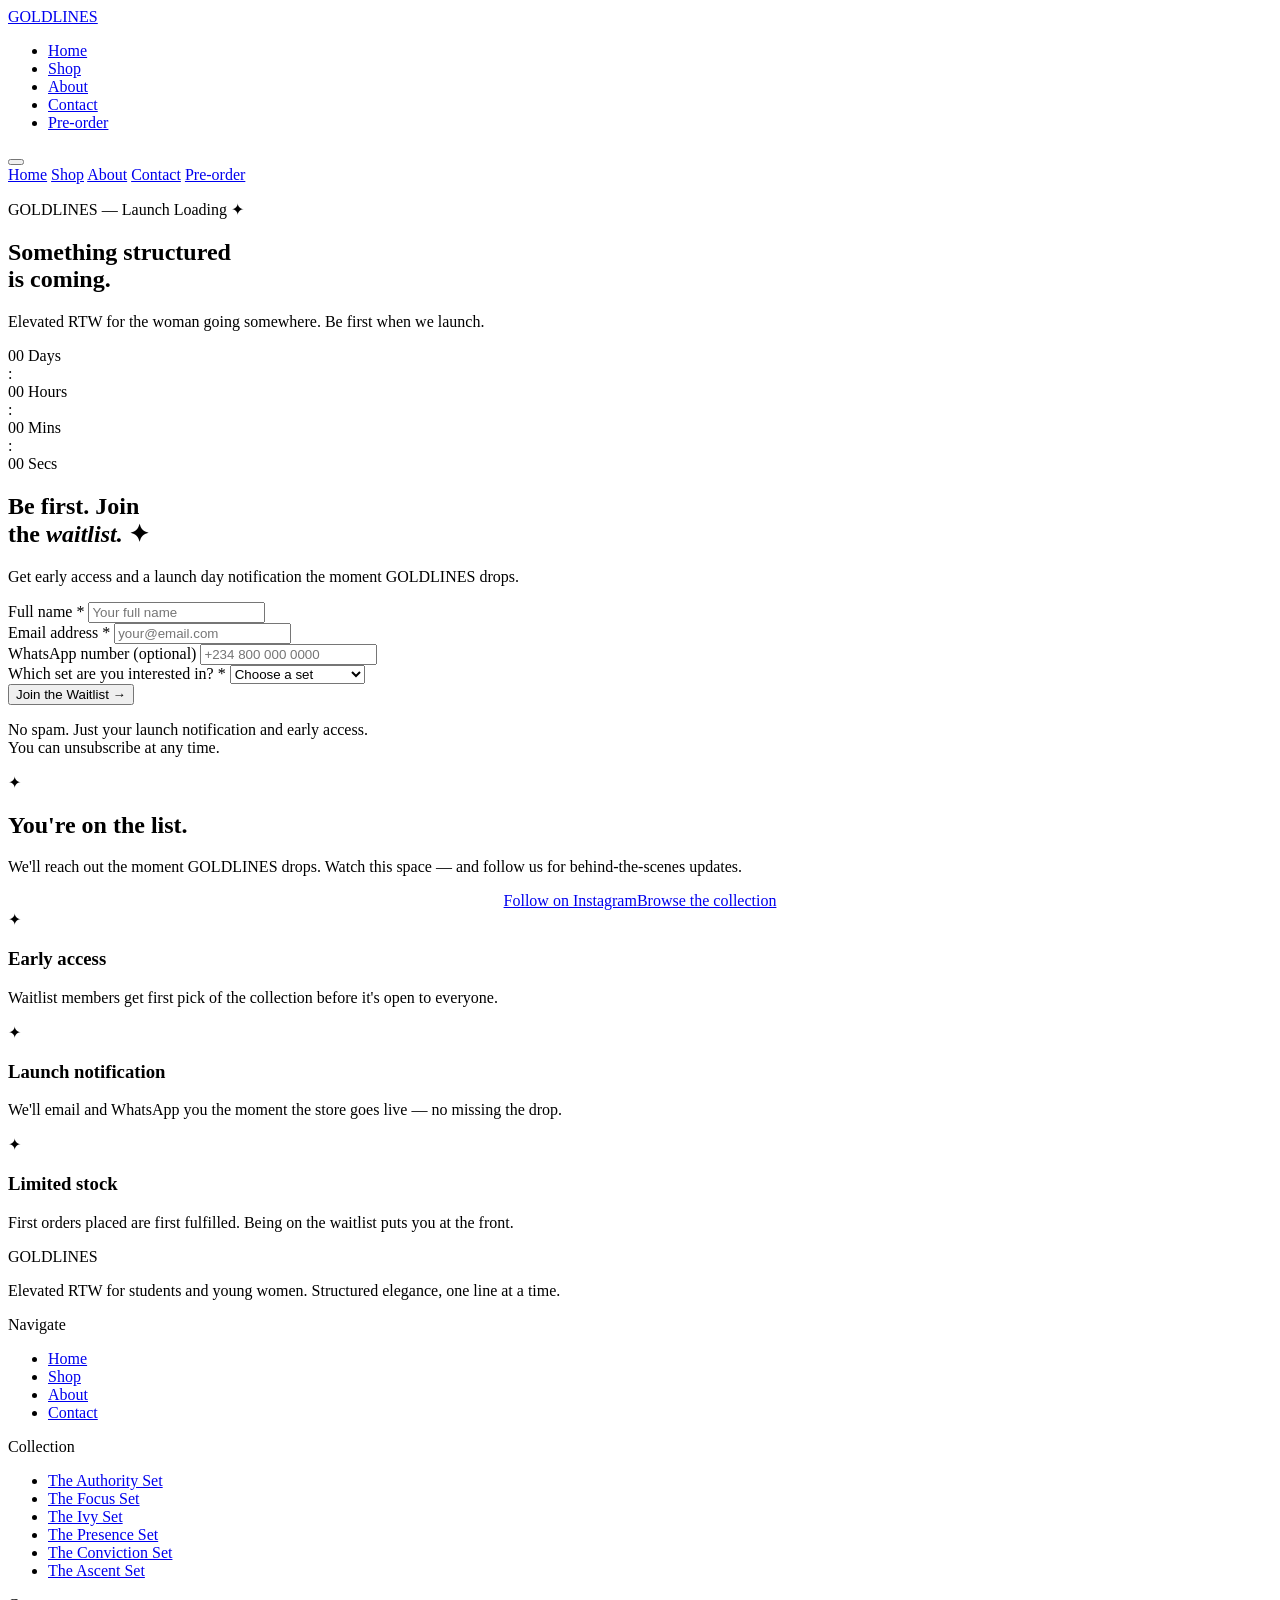
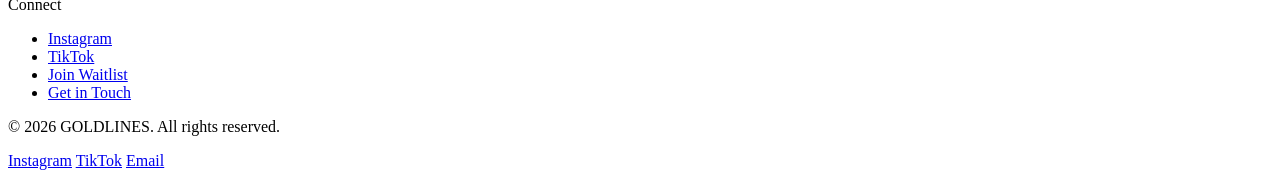
==== waitlist.html @ 6ef737e1 "Add files via upload" ====
<!DOCTYPE html>
<html lang="en">
<head>
  <meta charset="UTF-8" />
  <meta name="viewport" content="width=device-width, initial-scale=1.0" />
  <meta name="description" content="Join the GOLDLINES waitlist — get early access and a launch day notification when we drop." />
  <title>Join the Waitlist — GOLDLINES</title>
  <link rel="stylesheet" href="css/global.css" />
  <link rel="stylesheet" href="css/waitlist.css" />
</head>
<body class="waitlist-body">

  <!-- ── NAV ──────────────────────────────────────────────── -->
  <nav id="nav">
    <div class="nav-inner">
      <a href="index.html" class="nav-logo">GOLDLINES</a>
      <ul class="nav-links">
        <li><a href="index.html">Home</a></li>
        <li><a href="shop.html">Shop</a></li>
        <li><a href="about.html">About</a></li>
        <li><a href="contact.html">Contact</a></li>
        <li><a href="waitlist.html" class="nav-cta">Pre-order</a></li>
      </ul>
      <button class="nav-toggle" id="nav-toggle" aria-label="Toggle menu" aria-expanded="false">
        <span></span><span></span><span></span>
      </button>
    </div>
  </nav>
  <div class="nav-drawer" id="nav-drawer">
    <a href="index.html">Home</a>
    <a href="shop.html">Shop</a>
    <a href="about.html">About</a>
    <a href="contact.html">Contact</a>
    <a href="waitlist.html" class="nav-cta">Pre-order</a>
  </div>

  <!-- ── HERO + COUNTDOWN ──────────────────────────────────── -->
  <section class="waitlist-hero">
    <p class="waitlist-eyebrow">GOLDLINES — Launch Loading ✦</p>
    <h1 class="waitlist-headline">
      Something <strong>structured</strong><br>is coming.
    </h1>
    <p class="waitlist-sub">
      Elevated RTW for the woman going somewhere. Be first when we launch.
    </p>

    <!-- Countdown Timer -->
    <div class="countdown-wrap" id="countdown" aria-label="Countdown to launch">
      <div class="countdown-tile">
        <span class="countdown-num" id="cd-days">00</span>
        <span class="countdown-label">Days</span>
      </div>
      <span class="countdown-separator" aria-hidden="true">:</span>
      <div class="countdown-tile">
        <span class="countdown-num" id="cd-hours">00</span>
        <span class="countdown-label">Hours</span>
      </div>
      <span class="countdown-separator" aria-hidden="true">:</span>
      <div class="countdown-tile">
        <span class="countdown-num" id="cd-mins">00</span>
        <span class="countdown-label">Mins</span>
      </div>
      <span class="countdown-separator" aria-hidden="true">:</span>
      <div class="countdown-tile">
        <span class="countdown-num" id="cd-secs">00</span>
        <span class="countdown-label">Secs</span>
      </div>
    </div>
  </section>

  <!-- ── WAITLIST FORM ─────────────────────────────────────── -->
  <section class="waitlist-form-section">
    <div class="waitlist-form-inner">

      <!-- Form -->
      <div id="waitlist-form-wrap">
        <h2 class="waitlist-form-title reveal">
          Be first. Join<br>the <em>waitlist.</em> ✦
        </h2>
        <p class="waitlist-form-sub reveal reveal-delay-1">
          Get early access and a launch day notification the moment GOLDLINES drops.
        </p>

        <form class="waitlist-full-form reveal reveal-delay-2" id="waitlist-full-form" novalidate>

          <div class="form-group">
            <label class="form-label" for="wl-name">Full name *</label>
            <input
              class="form-input"
              type="text"
              id="wl-name"
              name="name"
              placeholder="Your full name"
              required
              autocomplete="name"
            />
          </div>

          <div class="form-group">
            <label class="form-label" for="wl-email">Email address *</label>
            <input
              class="form-input"
              type="email"
              id="wl-email"
              name="email"
              placeholder="your@email.com"
              required
              autocomplete="email"
            />
          </div>

          <div class="form-group">
            <label class="form-label" for="wl-whatsapp">
              WhatsApp number
              <span class="waitlist-optional">(optional)</span>
            </label>
            <input
              class="form-input"
              type="tel"
              id="wl-whatsapp"
              name="whatsapp"
              placeholder="+234 800 000 0000"
              autocomplete="tel"
            />
          </div>

          <div class="form-group">
            <label class="form-label" for="wl-set">Which set are you interested in? *</label>
            <select class="form-select" id="wl-set" name="set" required>
              <option value="" disabled selected>Choose a set</option>
              <option value="authority">The Authority Set</option>
              <option value="focus">The Focus Set</option>
              <option value="ivy">The Ivy Set</option>
              <option value="presence">The Presence Set</option>
              <option value="conviction">The Conviction Set</option>
              <option value="ascent">The Ascent Set</option>
              <option value="surprise">Surprise me ✦</option>
            </select>
          </div>

          <!-- Error message -->
          <div id="wl-error" style="display:none; color:#e87777; font-size:12px; margin-top:-8px;"></div>

          <div class="waitlist-submit-wrap">
            <button type="submit" class="btn-primary waitlist-submit-btn" id="wl-submit-btn">
              Join the Waitlist →
            </button>
            <p class="waitlist-privacy">
              No spam. Just your launch notification and early access.<br>
              You can unsubscribe at any time.
            </p>
          </div>

        </form>
      </div>

      <!-- Success state -->
      <div class="waitlist-success" id="waitlist-success">
        <div class="waitlist-success-icon">✦</div>
        <h2 class="waitlist-success-title">You're on the list.</h2>
        <p class="waitlist-success-sub">
          We'll reach out the moment GOLDLINES drops. Watch this space — and follow us for behind-the-scenes updates.
        </p>
        <div style="display:flex; gap:var(--space-sm); justify-content:center; flex-wrap:wrap;">
          <a href="https://www.instagram.com/goldline_rtw" target="_blank" rel="noopener"
            class="btn-outline">Follow on Instagram</a>
          <a href="shop.html" class="btn-outline">Browse the collection</a>
        </div>
      </div>

    </div>
  </section>

  <!-- ── INFO STRIP ────────────────────────────────────────── -->
  <section class="waitlist-info-strip">
    <div class="container">
      <div class="waitlist-info-grid">
        <div class="waitlist-info-item reveal">
          <div class="waitlist-info-icon">✦</div>
          <h3 class="waitlist-info-title">Early access</h3>
          <p class="waitlist-info-body">Waitlist members get first pick of the collection before it's open to everyone.</p>
        </div>
        <div class="waitlist-info-item reveal reveal-delay-1">
          <div class="waitlist-info-icon">✦</div>
          <h3 class="waitlist-info-title">Launch notification</h3>
          <p class="waitlist-info-body">We'll email and WhatsApp you the moment the store goes live — no missing the drop.</p>
        </div>
        <div class="waitlist-info-item reveal reveal-delay-2">
          <div class="waitlist-info-icon">✦</div>
          <h3 class="waitlist-info-title">Limited stock</h3>
          <p class="waitlist-info-body">First orders placed are first fulfilled. Being on the waitlist puts you at the front.</p>
        </div>
      </div>
    </div>
  </section>

  <!-- ── FOOTER ────────────────────────────────────────────── -->
  <footer>
    <div class="footer-top">
      <div>
        <div class="footer-brand-name">GOLDLINES</div>
        <p class="footer-brand-desc">Elevated RTW for students and young women. Structured elegance, one line at a time.</p>
      </div>
      <div>
        <p class="footer-col-title">Navigate</p>
        <ul class="footer-links">
          <li><a href="index.html">Home</a></li>
          <li><a href="shop.html">Shop</a></li>
          <li><a href="about.html">About</a></li>
          <li><a href="contact.html">Contact</a></li>
        </ul>
      </div>
      <div>
        <p class="footer-col-title">Collection</p>
        <ul class="footer-links">
          <li><a href="product-authority.html">The Authority Set</a></li>
          <li><a href="product-focus.html">The Focus Set</a></li>
          <li><a href="product-ivy.html">The Ivy Set</a></li>
          <li><a href="product-presence.html">The Presence Set</a></li>
          <li><a href="product-conviction.html">The Conviction Set</a></li>
          <li><a href="product-ascent.html">The Ascent Set</a></li>
        </ul>
      </div>
      <div>
        <p class="footer-col-title">Connect</p>
        <ul class="footer-links">
          <li><a href="https://www.instagram.com/goldline_rtw" target="_blank" rel="noopener">Instagram</a></li>
          <li><a href="https://www.tiktok.com/@goldline_official" target="_blank" rel="noopener">TikTok</a></li>
          <li><a href="waitlist.html">Join Waitlist</a></li>
          <li><a href="contact.html">Get in Touch</a></li>
        </ul>
      </div>
    </div>
    <div class="footer-bottom">
      <p class="footer-copy">© 2026 GOLDLINES. All rights reserved.</p>
      <div class="footer-socials">
        <a href="https://www.instagram.com/goldline_rtw" target="_blank" rel="noopener">Instagram</a>
        <a href="https://www.tiktok.com/@goldline_official" target="_blank" rel="noopener">TikTok</a>
        <a href="contact.html">Email</a>
      </div>
    </div>
  </footer>

  <script src="js/global.js"></script>
  <script src="js/waitlist.js"></script>

</body>
</html>
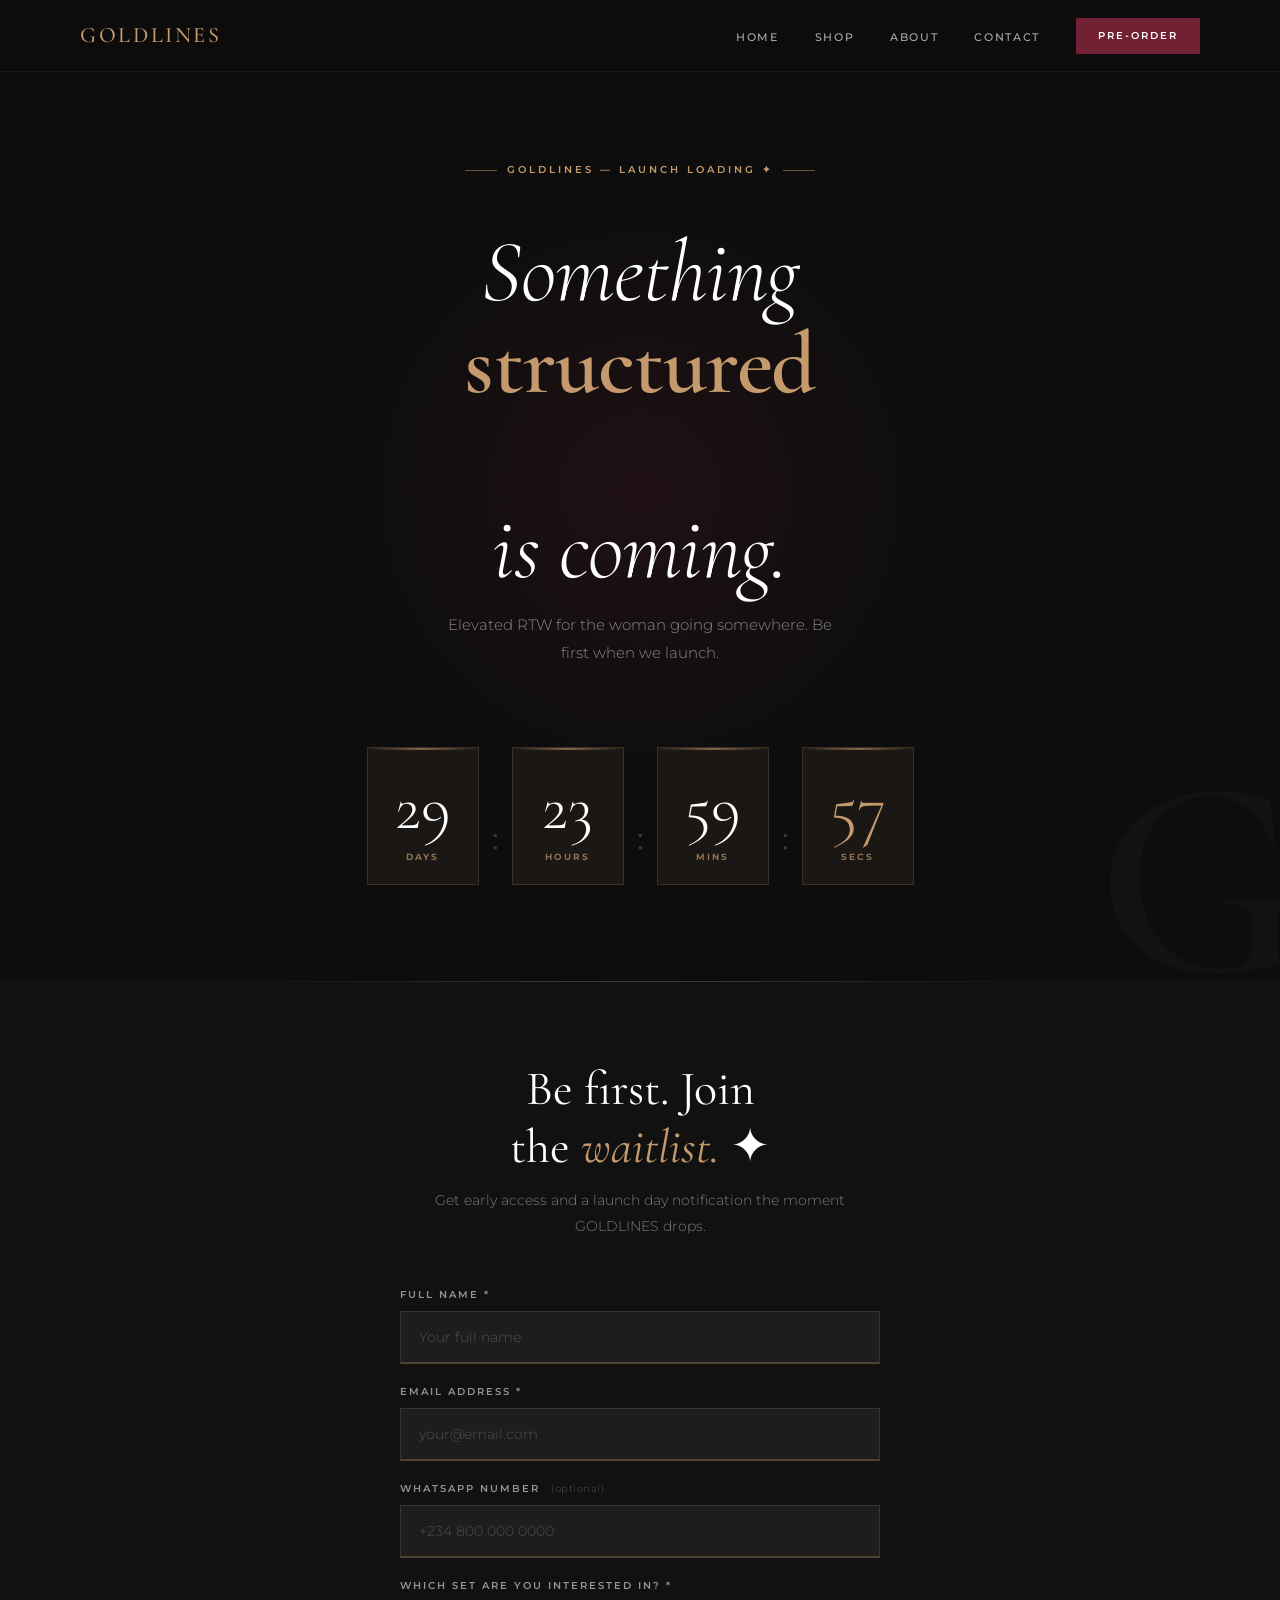
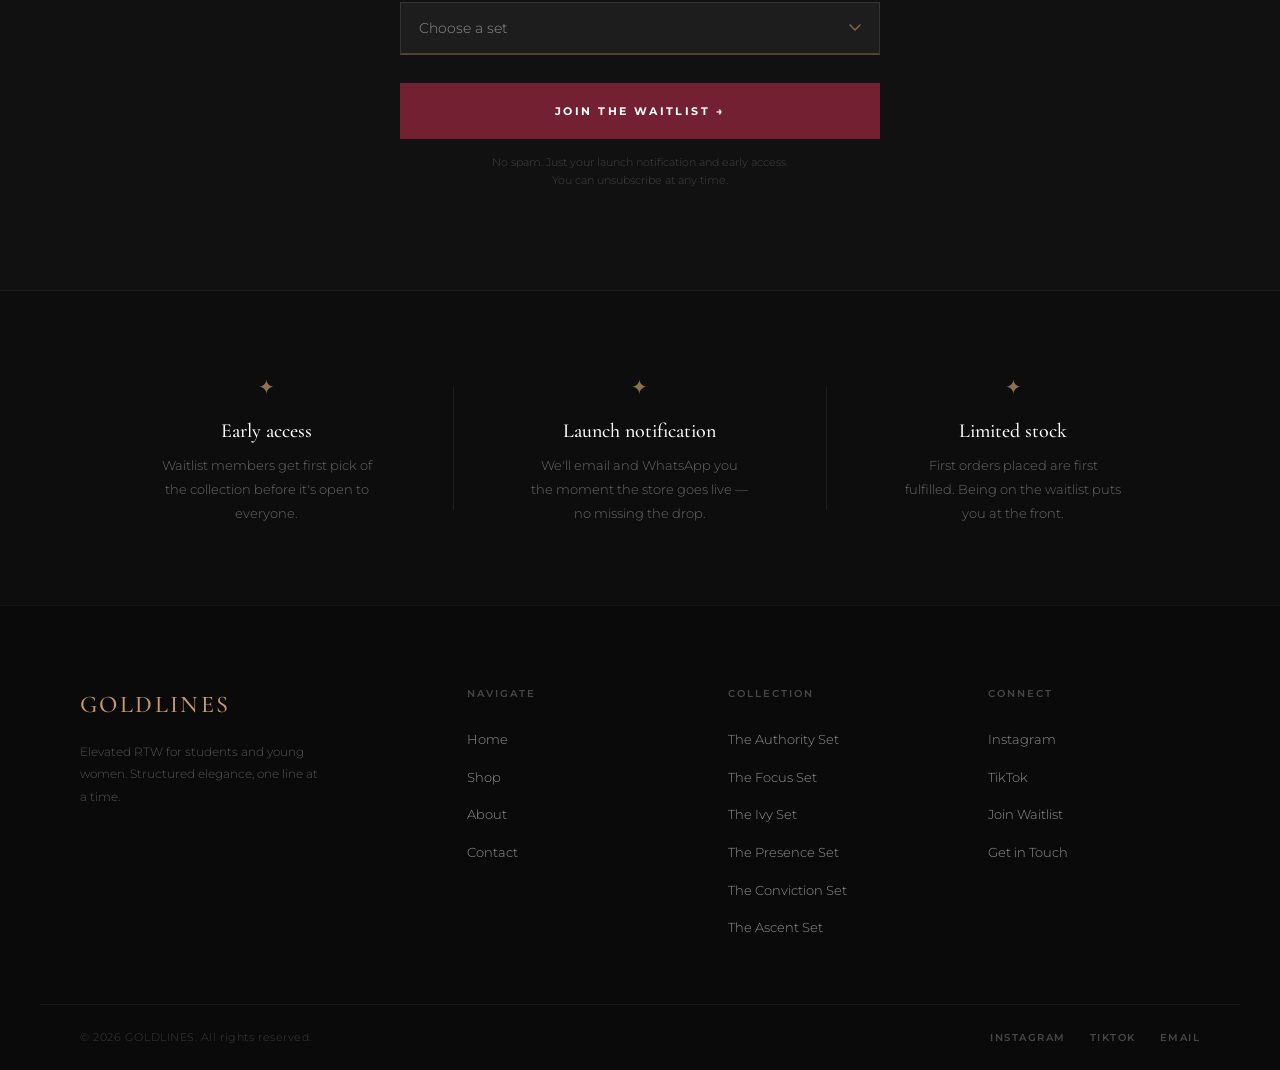
==== commit a25ccd9a: "Add files via upload" ====
--- a/waitlist.html
+++ b/waitlist.html
@@ -5,8 +5,8 @@
   <meta name="viewport" content="width=device-width, initial-scale=1.0" />
   <meta name="description" content="Join the GOLDLINES waitlist — get early access and a launch day notification when we drop." />
   <title>Join the Waitlist — GOLDLINES</title>
-  <link rel="stylesheet" href="css/global.css" />
-  <link rel="stylesheet" href="css/waitlist.css" />
+  <link rel="stylesheet" href="global.css" />
+  <link rel="stylesheet" href="waitlist.css" />
 </head>
 <body class="waitlist-body">
 
@@ -241,8 +241,8 @@
     </div>
   </footer>
 
-  <script src="js/global.js"></script>
-  <script src="js/waitlist.js"></script>
+  <script src="global.js"></script>
+  <script src="waitlist.js"></script>
 
 </body>
 </html>
--- a/global.css
+++ b/global.css
@@ -0,0 +1,981 @@
+/* ============================================================
+   GOLDLINES — Global Stylesheet
+   Shared across all pages: index, shop, product, about,
+   contact, waitlist
+   Version: 1.0
+   ============================================================ */
+
+/* ── GOOGLE FONTS ─────────────────────────────────────────── */
+@import url('https://fonts.googleapis.com/css2?family=Cormorant+Garamond:ital,wght@0,300;0,400;0,500;0,600;1,300;1,400&family=Montserrat:wght@300;400;500;600&display=swap');
+
+/* ── DESIGN TOKENS ────────────────────────────────────────── */
+:root {
+  /* Brand colours */
+  --burgundy:     #722032;
+  --burgundy-d:   #571828;
+  --burgundy-l:   #8A2A3E;
+  --ivory:        #F5F0E3;
+  --ivory-d:      #EDE5D0;
+  --camel:        #C49A6C;
+  --camel-d:      #A8824F;
+  --black:        #1A1A1A;
+  --white:        #FFFFFF;
+  --grey-light:   #F5F5F5;
+  --grey-mid:     #E0E0E0;
+  --grey-dark:    #AAAAAA;
+  --grey-text:    #888888;
+
+  /* Typography */
+  --font-serif:   'Cormorant Garamond', Georgia, serif;
+  --font-sans:    'Montserrat', sans-serif;
+
+  /* Layout */
+  --nav-h:        72px;
+  --max-w:        1200px;
+  --pad-x:        40px;
+  --pad-x-md:     24px;
+  --pad-x-sm:     16px;
+
+  /* Spacing scale */
+  --space-xs:     8px;
+  --space-sm:     16px;
+  --space-md:     24px;
+  --space-lg:     48px;
+  --space-xl:     80px;
+  --space-2xl:    120px;
+
+  /* Effects */
+  --transition:   0.3s ease;
+  --transition-s: 0.6s ease;
+  --shadow-sm:    0 2px 12px rgba(0,0,0,0.06);
+  --shadow-md:    0 8px 32px rgba(0,0,0,0.10);
+}
+
+/* ── RESET ────────────────────────────────────────────────── */
+*, *::before, *::after {
+  box-sizing: border-box;
+  margin: 0;
+  padding: 0;
+}
+
+html {
+  scroll-behavior: smooth;
+  font-size: 16px;
+  -webkit-text-size-adjust: 100%;
+}
+
+body {
+  font-family: var(--font-sans);
+  background: var(--white);
+  color: var(--black);
+  overflow-x: hidden;
+  line-height: 1.6;
+  -webkit-font-smoothing: antialiased;
+  -moz-osx-font-smoothing: grayscale;
+}
+
+img {
+  display: block;
+  max-width: 100%;
+  height: auto;
+  object-fit: cover;
+}
+
+a {
+  text-decoration: none;
+  color: inherit;
+}
+
+ul, ol { list-style: none; }
+
+button {
+  cursor: pointer;
+  border: none;
+  background: none;
+  font-family: inherit;
+  font-size: inherit;
+}
+
+input, textarea, select {
+  font-family: inherit;
+  font-size: inherit;
+}
+
+/* ── LAYOUT UTILITIES ─────────────────────────────────────── */
+.container {
+  max-width: var(--max-w);
+  margin: 0 auto;
+  padding: 0 var(--pad-x);
+  width: 100%;
+}
+
+.section-label {
+  font-family: var(--font-sans);
+  font-size: 10px;
+  font-weight: 600;
+  letter-spacing: 0.22em;
+  text-transform: uppercase;
+  color: var(--grey-text);
+  margin-bottom: var(--space-sm);
+}
+
+/* ── NAVIGATION ───────────────────────────────────────────── */
+nav {
+  position: fixed;
+  top: 0; left: 0; right: 0;
+  z-index: 1000;
+  height: var(--nav-h);
+  display: flex;
+  align-items: center;
+  background: rgba(255, 255, 255, 0.96);
+  backdrop-filter: blur(16px);
+  -webkit-backdrop-filter: blur(16px);
+  border-bottom: 0.5px solid var(--grey-mid);
+  transition: box-shadow var(--transition);
+}
+
+nav.scrolled {
+  box-shadow: var(--shadow-sm);
+}
+
+.nav-inner {
+  width: 100%;
+  max-width: var(--max-w);
+  margin: 0 auto;
+  padding: 0 var(--pad-x);
+  display: flex;
+  align-items: center;
+  justify-content: space-between;
+}
+
+.nav-logo {
+  font-family: var(--font-serif);
+  font-size: 22px;
+  font-weight: 500;
+  letter-spacing: 0.12em;
+  color: var(--camel);
+  flex-shrink: 0;
+}
+
+.nav-links {
+  display: flex;
+  align-items: center;
+  gap: 36px;
+}
+
+.nav-links a {
+  font-size: 11px;
+  font-weight: 500;
+  letter-spacing: 0.15em;
+  text-transform: uppercase;
+  color: var(--black);
+  position: relative;
+  transition: color var(--transition);
+  white-space: nowrap;
+}
+
+.nav-links a::after {
+  content: '';
+  position: absolute;
+  bottom: -4px; left: 0;
+  width: 0; height: 1px;
+  background: var(--burgundy);
+  transition: width var(--transition);
+}
+
+.nav-links a:hover { color: var(--burgundy); }
+.nav-links a:hover::after { width: 100%; }
+.nav-links a.active { color: var(--burgundy); }
+.nav-links a.active::after { width: 100%; }
+
+.nav-cta {
+  display: inline-flex;
+  align-items: center;
+  gap: 8px;
+  background: var(--black) !important;
+  color: var(--white) !important;
+  font-size: 10px !important;
+  font-weight: 600 !important;
+  letter-spacing: 0.2em !important;
+  padding: 10px 22px;
+  white-space: nowrap;
+  transition: background var(--transition) !important;
+}
+
+.nav-cta::after { display: none !important; }
+.nav-cta:hover { background: var(--burgundy) !important; }
+
+/* Hamburger button */
+.nav-toggle {
+  display: none;
+  flex-direction: column;
+  justify-content: center;
+  gap: 5px;
+  padding: 6px;
+  cursor: pointer;
+  background: none;
+  border: none;
+  z-index: 1001;
+}
+
+.nav-toggle span {
+  display: block;
+  width: 24px;
+  height: 1.5px;
+  background: var(--black);
+  transition: var(--transition);
+  transform-origin: center;
+}
+
+.nav-toggle.open span:nth-child(1) {
+  transform: translateY(6.5px) rotate(45deg);
+}
+.nav-toggle.open span:nth-child(2) {
+  opacity: 0;
+  transform: scaleX(0);
+}
+.nav-toggle.open span:nth-child(3) {
+  transform: translateY(-6.5px) rotate(-45deg);
+}
+
+/* Mobile nav drawer */
+.nav-drawer {
+  display: none;
+  position: fixed;
+  top: var(--nav-h);
+  left: 0; right: 0;
+  background: var(--white);
+  border-bottom: 0.5px solid var(--grey-mid);
+  padding: var(--space-lg) var(--pad-x-md);
+  z-index: 999;
+  flex-direction: column;
+  gap: var(--space-md);
+  box-shadow: var(--shadow-md);
+  transform: translateY(-10px);
+  opacity: 0;
+  transition: transform var(--transition), opacity var(--transition);
+}
+
+.nav-drawer.open {
+  display: flex;
+  transform: translateY(0);
+  opacity: 1;
+}
+
+.nav-drawer a {
+  font-size: 14px;
+  font-weight: 500;
+  letter-spacing: 0.1em;
+  text-transform: uppercase;
+  color: var(--black);
+  padding: var(--space-xs) 0;
+  border-bottom: 0.5px solid var(--grey-mid);
+  transition: color var(--transition);
+}
+
+.nav-drawer a:last-child { border-bottom: none; }
+.nav-drawer a:hover { color: var(--burgundy); }
+
+.nav-drawer .nav-cta {
+  margin-top: var(--space-xs);
+  justify-content: center;
+  border-bottom: none !important;
+}
+
+/* ── BUTTONS ──────────────────────────────────────────────── */
+.btn-primary {
+  display: inline-flex;
+  align-items: center;
+  gap: 10px;
+  background: var(--black);
+  color: var(--white);
+  font-family: var(--font-sans);
+  font-size: 10px;
+  font-weight: 600;
+  letter-spacing: 0.2em;
+  text-transform: uppercase;
+  padding: 16px 32px;
+  border: 1.5px solid var(--black);
+  transition: background var(--transition), color var(--transition), transform var(--transition);
+  cursor: pointer;
+  white-space: nowrap;
+}
+
+.btn-primary:hover {
+  background: var(--burgundy);
+  border-color: var(--burgundy);
+  transform: translateY(-1px);
+}
+
+.btn-primary svg { flex-shrink: 0; }
+
+.btn-secondary {
+  display: inline-flex;
+  align-items: center;
+  gap: 6px;
+  font-family: var(--font-sans);
+  font-size: 11px;
+  font-weight: 500;
+  letter-spacing: 0.12em;
+  text-transform: uppercase;
+  color: var(--black);
+  border-bottom: 1px solid var(--black);
+  padding-bottom: 2px;
+  transition: color var(--transition), border-color var(--transition);
+  cursor: pointer;
+  background: none;
+  border-top: none;
+  border-left: none;
+  border-right: none;
+}
+
+.btn-secondary:hover {
+  color: var(--burgundy);
+  border-bottom-color: var(--burgundy);
+}
+
+.btn-burgundy {
+  display: inline-flex;
+  align-items: center;
+  gap: 10px;
+  background: var(--burgundy);
+  color: var(--white);
+  font-family: var(--font-sans);
+  font-size: 10px;
+  font-weight: 600;
+  letter-spacing: 0.2em;
+  text-transform: uppercase;
+  padding: 16px 32px;
+  border: 1.5px solid var(--burgundy);
+  transition: background var(--transition), transform var(--transition);
+  cursor: pointer;
+  white-space: nowrap;
+}
+
+.btn-burgundy:hover {
+  background: var(--burgundy-d);
+  border-color: var(--burgundy-d);
+  transform: translateY(-1px);
+}
+
+.btn-outline {
+  display: inline-flex;
+  align-items: center;
+  gap: 10px;
+  background: transparent;
+  color: var(--white);
+  font-family: var(--font-sans);
+  font-size: 10px;
+  font-weight: 600;
+  letter-spacing: 0.2em;
+  text-transform: uppercase;
+  padding: 15px 32px;
+  border: 1.5px solid rgba(255,255,255,0.5);
+  transition: border-color var(--transition), background var(--transition);
+  cursor: pointer;
+  white-space: nowrap;
+}
+
+.btn-outline:hover {
+  border-color: var(--white);
+  background: rgba(255,255,255,0.08);
+}
+
+/* ── COLOUR SWATCHES ──────────────────────────────────────── */
+.swatches {
+  display: flex;
+  align-items: center;
+  gap: 8px;
+}
+
+.swatch {
+  width: 16px;
+  height: 16px;
+  border-radius: 50%;
+  border: 1.5px solid transparent;
+  cursor: pointer;
+  transition: transform var(--transition), border-color var(--transition);
+  flex-shrink: 0;
+}
+
+.swatch:hover { transform: scale(1.2); }
+
+.swatch.active {
+  border-color: var(--black);
+  transform: scale(1.15);
+}
+
+.swatch.s-burgundy { background: var(--burgundy); }
+.swatch.s-ivory    { background: var(--ivory); border-color: #D0C8B8; }
+.swatch.s-ivory.active { border-color: var(--black); }
+.swatch.s-camel    { background: var(--camel); }
+
+/* ── SIZE SELECTOR ────────────────────────────────────────── */
+.size-selector {
+  display: flex;
+  gap: 8px;
+  flex-wrap: wrap;
+}
+
+.size-btn {
+  min-width: 44px;
+  height: 44px;
+  display: flex;
+  align-items: center;
+  justify-content: center;
+  border: 0.5px solid var(--grey-mid);
+  background: var(--white);
+  font-family: var(--font-sans);
+  font-size: 11px;
+  font-weight: 500;
+  letter-spacing: 0.05em;
+  color: var(--black);
+  cursor: pointer;
+  transition: all var(--transition);
+  /* Minimum touch target 44px for mobile */
+}
+
+.size-btn:hover {
+  border-color: var(--black);
+}
+
+.size-btn.active {
+  background: var(--black);
+  color: var(--white);
+  border-color: var(--black);
+}
+
+/* ── PRODUCT CARDS ────────────────────────────────────────── */
+.product-card {
+  position: relative;
+  cursor: pointer;
+}
+
+.product-card-image {
+  position: relative;
+  aspect-ratio: 3 / 4;
+  overflow: hidden;
+  background: var(--grey-light);
+  margin-bottom: var(--space-md);
+}
+
+.product-card-image img {
+  width: 100%;
+  height: 100%;
+  object-fit: cover;
+  transition: transform var(--transition-s);
+}
+
+.product-card:hover .product-card-image img {
+  transform: scale(1.04);
+}
+
+.product-card-overlay {
+  position: absolute;
+  inset: 0;
+  background: rgba(26,26,26,0);
+  display: flex;
+  align-items: flex-end;
+  padding: var(--space-md);
+  transition: background var(--transition);
+}
+
+.product-card:hover .product-card-overlay {
+  background: rgba(26,26,26,0.3);
+}
+
+.product-card-cta {
+  background: var(--white);
+  color: var(--black);
+  font-family: var(--font-sans);
+  font-size: 10px;
+  font-weight: 600;
+  letter-spacing: 0.15em;
+  text-transform: uppercase;
+  padding: 10px 20px;
+  opacity: 0;
+  transform: translateY(10px);
+  transition: opacity var(--transition), transform var(--transition);
+}
+
+.product-card:hover .product-card-cta {
+  opacity: 1;
+  transform: translateY(0);
+}
+
+.product-card-swatches {
+  margin-bottom: 10px;
+}
+
+.product-card-name {
+  font-family: var(--font-serif);
+  font-size: 20px;
+  font-weight: 500;
+  color: var(--black);
+  margin-bottom: 6px;
+  line-height: 1.2;
+}
+
+.product-card-meta {
+  display: flex;
+  align-items: center;
+  justify-content: space-between;
+  flex-wrap: wrap;
+  gap: 8px;
+}
+
+.product-card-waitlist {
+  font-family: var(--font-sans);
+  font-size: 10px;
+  font-weight: 500;
+  letter-spacing: 0.1em;
+  text-transform: uppercase;
+  color: var(--grey-text);
+}
+
+.product-card-reserve {
+  font-size: 11px;
+  font-weight: 500;
+  letter-spacing: 0.05em;
+  color: var(--burgundy);
+  border-bottom: 1px solid var(--burgundy);
+  padding-bottom: 1px;
+  transition: opacity var(--transition);
+}
+
+.product-card-reserve:hover { opacity: 0.7; }
+
+/* ── FORM ELEMENTS ────────────────────────────────────────── */
+.form-group {
+  display: flex;
+  flex-direction: column;
+  gap: 6px;
+}
+
+.form-label {
+  font-size: 11px;
+  font-weight: 500;
+  letter-spacing: 0.1em;
+  text-transform: uppercase;
+  color: var(--grey-text);
+}
+
+.form-input,
+.form-textarea,
+.form-select {
+  width: 100%;
+  padding: 14px 16px;
+  background: var(--grey-light);
+  border: 0.5px solid var(--grey-mid);
+  border-bottom: 1.5px solid var(--grey-mid);
+  color: var(--black);
+  font-family: var(--font-sans);
+  font-size: 13px;
+  font-weight: 300;
+  outline: none;
+  transition: border-color var(--transition), background var(--transition);
+  border-radius: 0;
+  /* Prevents iOS auto-zoom on focus (font-size must be >= 16px on mobile) */
+}
+
+.form-input:focus,
+.form-textarea:focus,
+.form-select:focus {
+  border-bottom-color: var(--black);
+  background: var(--white);
+}
+
+.form-input::placeholder,
+.form-textarea::placeholder {
+  color: var(--grey-dark);
+}
+
+.form-textarea {
+  min-height: 120px;
+  resize: vertical;
+}
+
+.form-select {
+  appearance: none;
+  -webkit-appearance: none;
+  background-image: url("data:image/svg+xml,%3Csvg xmlns='http://www.w3.org/2000/svg' width='12' height='8' viewBox='0 0 12 8' fill='none'%3E%3Cpath d='M1 1l5 5 5-5' stroke='%23888' stroke-width='1.5' stroke-linecap='round'/%3E%3C/svg%3E");
+  background-repeat: no-repeat;
+  background-position: right 16px center;
+  padding-right: 40px;
+  cursor: pointer;
+}
+
+/* ── MARQUEE ──────────────────────────────────────────────── */
+.marquee-wrap {
+  overflow: hidden;
+  background: var(--black);
+  padding: 14px 0;
+  border-top: 0.5px solid #2a2a2a;
+  border-bottom: 0.5px solid #2a2a2a;
+}
+
+.marquee-track {
+  display: flex;
+  animation: marquee 22s linear infinite;
+  white-space: nowrap;
+  width: max-content;
+}
+
+.marquee-item {
+  font-family: var(--font-sans);
+  font-size: 10px;
+  font-weight: 600;
+  letter-spacing: 0.25em;
+  text-transform: uppercase;
+  color: var(--white);
+  padding: 0 32px;
+}
+
+.marquee-dot {
+  color: var(--camel);
+}
+
+/* ── PAGE HERO (inner pages) ──────────────────────────────── */
+.page-hero {
+  padding-top: calc(var(--nav-h) + 80px);
+  padding-bottom: 80px;
+  background: var(--ivory);
+  text-align: center;
+}
+
+.page-hero-eyebrow {
+  font-size: 10px;
+  font-weight: 600;
+  letter-spacing: 0.25em;
+  text-transform: uppercase;
+  color: var(--camel);
+  margin-bottom: var(--space-sm);
+}
+
+.page-hero-title {
+  font-family: var(--font-serif);
+  font-size: clamp(36px, 6vw, 72px);
+  font-weight: 400;
+  line-height: 1.1;
+  color: var(--black);
+}
+
+.page-hero-title em {
+  font-style: italic;
+  color: var(--burgundy);
+}
+
+/* ── BREADCRUMB ───────────────────────────────────────────── */
+.breadcrumb {
+  display: flex;
+  align-items: center;
+  gap: 8px;
+  font-size: 11px;
+  font-weight: 400;
+  color: var(--grey-text);
+  letter-spacing: 0.05em;
+  margin-bottom: var(--space-lg);
+  flex-wrap: wrap;
+}
+
+.breadcrumb a {
+  color: var(--grey-text);
+  transition: color var(--transition);
+}
+
+.breadcrumb a:hover { color: var(--black); }
+
+.breadcrumb-sep {
+  font-size: 10px;
+  color: var(--grey-mid);
+}
+
+.breadcrumb-current {
+  color: var(--black);
+  font-weight: 500;
+}
+
+/* ── FOOTER ───────────────────────────────────────────────── */
+footer {
+  background: var(--black);
+}
+
+.footer-top {
+  max-width: var(--max-w);
+  margin: 0 auto;
+  padding: 80px var(--pad-x) 64px;
+  display: grid;
+  grid-template-columns: 1.6fr 1fr 1fr 1fr;
+  gap: 48px;
+}
+
+.footer-brand-name {
+  font-family: var(--font-serif);
+  font-size: 24px;
+  font-weight: 500;
+  letter-spacing: 0.1em;
+  color: var(--camel);
+  margin-bottom: var(--space-sm);
+}
+
+.footer-brand-desc {
+  font-size: 12px;
+  font-weight: 300;
+  line-height: 1.9;
+  color: rgba(255,255,255,0.3);
+  max-width: 240px;
+}
+
+.footer-col-title {
+  font-family: var(--font-sans);
+  font-size: 10px;
+  font-weight: 600;
+  letter-spacing: 0.2em;
+  text-transform: uppercase;
+  color: rgba(255,255,255,0.25);
+  margin-bottom: var(--space-md);
+}
+
+.footer-links {
+  display: flex;
+  flex-direction: column;
+  gap: 12px;
+}
+
+.footer-links a {
+  font-size: 13px;
+  font-weight: 300;
+  color: rgba(255,255,255,0.55);
+  transition: color var(--transition);
+  line-height: 1.4;
+}
+
+.footer-links a:hover { color: var(--camel); }
+
+.footer-bottom {
+  max-width: var(--max-w);
+  margin: 0 auto;
+  padding: 24px var(--pad-x);
+  border-top: 0.5px solid rgba(255,255,255,0.07);
+  display: flex;
+  align-items: center;
+  justify-content: space-between;
+  gap: 16px;
+  flex-wrap: wrap;
+}
+
+.footer-copy {
+  font-size: 11px;
+  font-weight: 300;
+  color: rgba(255,255,255,0.2);
+  letter-spacing: 0.05em;
+}
+
+.footer-socials {
+  display: flex;
+  gap: 24px;
+}
+
+.footer-socials a {
+  font-size: 10px;
+  font-weight: 600;
+  letter-spacing: 0.15em;
+  text-transform: uppercase;
+  color: rgba(255,255,255,0.25);
+  transition: color var(--transition);
+}
+
+.footer-socials a:hover { color: var(--camel); }
+
+/* ── SCROLL REVEAL ────────────────────────────────────────── */
+.reveal {
+  opacity: 0;
+  transform: translateY(28px);
+  transition: opacity 0.75s ease, transform 0.75s ease;
+}
+
+.reveal.visible {
+  opacity: 1;
+  transform: translateY(0);
+}
+
+.reveal-delay-1 { transition-delay: 0.1s; }
+.reveal-delay-2 { transition-delay: 0.2s; }
+.reveal-delay-3 { transition-delay: 0.3s; }
+.reveal-delay-4 { transition-delay: 0.4s; }
+
+/* ── ANIMATIONS ───────────────────────────────────────────── */
+@keyframes fadeUp {
+  from { opacity: 0; transform: translateY(20px); }
+  to   { opacity: 1; transform: translateY(0); }
+}
+
+@keyframes fadeIn {
+  from { opacity: 0; }
+  to   { opacity: 1; }
+}
+
+@keyframes marquee {
+  from { transform: translateX(0); }
+  to   { transform: translateX(-50%); }
+}
+
+@keyframes pulse {
+  0%, 100% { opacity: 1; }
+  50%       { opacity: 0.5; }
+}
+
+/* ── UTILITY CLASSES ──────────────────────────────────────── */
+.text-serif   { font-family: var(--font-serif); }
+.text-center  { text-align: center; }
+.text-left    { text-align: left; }
+.text-burgundy { color: var(--burgundy); }
+.text-camel   { color: var(--camel); }
+.text-muted   { color: var(--grey-text); }
+.italic       { font-style: italic; }
+.sr-only {
+  position: absolute;
+  width: 1px; height: 1px;
+  padding: 0; margin: -1px;
+  overflow: hidden;
+  clip: rect(0,0,0,0);
+  white-space: nowrap;
+  border: 0;
+}
+
+/* ── RESPONSIVE BREAKPOINTS ───────────────────────────────── */
+
+/* ── TABLET (max 1024px) ──────────────────────────────────── */
+@media (max-width: 1024px) {
+  :root {
+    --pad-x: 32px;
+    --space-xl: 60px;
+    --space-2xl: 80px;
+  }
+
+  .footer-top {
+    grid-template-columns: 1fr 1fr;
+    gap: 40px;
+  }
+
+  .nav-links {
+    gap: 24px;
+  }
+}
+
+/* ── MOBILE LARGE (max 768px) ─────────────────────────────── */
+@media (max-width: 768px) {
+  :root {
+    --pad-x:    var(--pad-x-md);
+    --space-xl: 48px;
+    --space-2xl: 64px;
+  }
+
+  /* Nav — switch to hamburger */
+  .nav-links { display: none; }
+  .nav-toggle { display: flex; }
+
+  /* Container padding */
+  .container { padding: 0 var(--pad-x-md); }
+
+  .nav-inner { padding: 0 var(--pad-x-md); }
+
+  /* Footer */
+  .footer-top {
+    grid-template-columns: 1fr 1fr;
+    padding: 48px var(--pad-x-md) 40px;
+    gap: 32px;
+  }
+
+  .footer-bottom {
+    padding: 20px var(--pad-x-md);
+    flex-direction: column;
+    align-items: flex-start;
+    gap: 12px;
+  }
+
+  /* Buttons — full width on mobile */
+  .btn-primary,
+  .btn-burgundy {
+    width: 100%;
+    justify-content: center;
+    padding: 18px 24px;
+  }
+
+  /* Form inputs — prevent iOS zoom */
+  .form-input,
+  .form-textarea,
+  .form-select {
+    font-size: 16px; /* prevents iOS auto-zoom */
+    padding: 16px;
+  }
+
+  /* Size buttons — larger touch targets */
+  .size-btn {
+    min-width: 52px;
+    height: 52px;
+    font-size: 12px;
+  }
+
+  /* Marquee — slightly faster on mobile */
+  .marquee-track { animation-duration: 15s; }
+
+  /* Breadcrumb */
+  .breadcrumb { font-size: 10px; }
+}
+
+/* ── MOBILE SMALL (max 480px) ─────────────────────────────── */
+@media (max-width: 480px) {
+  :root {
+    --pad-x: var(--pad-x-sm);
+  }
+
+  .container { padding: 0 var(--pad-x-sm); }
+  .nav-inner { padding: 0 var(--pad-x-sm); }
+
+  .nav-logo { font-size: 18px; }
+
+  .footer-top {
+    grid-template-columns: 1fr;
+    padding: 40px var(--pad-x-sm) 32px;
+  }
+
+  .footer-brand-desc { max-width: 100%; }
+
+  .footer-bottom { padding: 20px var(--pad-x-sm); }
+
+  .swatches { gap: 6px; }
+  .swatch { width: 20px; height: 20px; }
+
+  .size-selector { gap: 6px; }
+  .size-btn { min-width: 48px; height: 48px; }
+
+  .marquee-item { font-size: 9px; padding: 0 20px; }
+}
+
+/* ── TOUCH DEVICE OPTIMISATIONS ───────────────────────────── */
+@media (hover: none) {
+  /* On touch devices, always show CTAs (no hover state needed) */
+  .product-card-cta {
+    opacity: 1;
+    transform: translateY(0);
+    background: rgba(255,255,255,0.9);
+  }
+
+  .product-card-overlay {
+    background: rgba(26,26,26,0.15);
+  }
+
+  /* Remove hover transforms that feel odd on touch */
+  .btn-primary:hover,
+  .btn-burgundy:hover {
+    transform: none;
+  }
+}
+
+/* ── PRINT ────────────────────────────────────────────────── */
+@media print {
+  nav, footer, .marquee-wrap { display: none; }
+  body { font-size: 12pt; }
+  .container { max-width: 100%; padding: 0; }
+}
--- a/waitlist.css
+++ b/waitlist.css
@@ -0,0 +1,653 @@
+/* ============================================================
+   GOLDLINES — Waitlist & Countdown Page Styles (waitlist.css)
+   Dark theme: deep black bg, gold accents, burgundy CTAs,
+   high-contrast text for maximum readability
+   ============================================================ */
+
+/* ── PAGE-LEVEL OVERRIDES ─────────────────────────────────── */
+body.waitlist-body {
+  background: #0D0D0D;
+}
+
+/* Nav — full dark */
+body.waitlist-body nav {
+  background: rgba(13, 13, 13, 0.97);
+  border-bottom-color: rgba(255, 255, 255, 0.06);
+}
+
+body.waitlist-body .nav-logo {
+  color: var(--camel);
+}
+
+body.waitlist-body .nav-links a {
+  color: rgba(255, 255, 255, 0.65);
+}
+
+body.waitlist-body .nav-links a:hover {
+  color: var(--white);
+}
+
+body.waitlist-body .nav-links a::after {
+  background: var(--camel);
+}
+
+body.waitlist-body .nav-cta {
+  background: var(--burgundy) !important;
+  border-color: var(--burgundy) !important;
+}
+
+body.waitlist-body .nav-cta:hover {
+  background: var(--burgundy-d) !important;
+}
+
+/* Mobile drawer */
+body.waitlist-body .nav-drawer {
+  background: #111111;
+  border-bottom-color: rgba(255, 255, 255, 0.06);
+}
+
+body.waitlist-body .nav-drawer a {
+  color: rgba(255, 255, 255, 0.65);
+  border-bottom-color: rgba(255, 255, 255, 0.07);
+}
+
+body.waitlist-body .nav-drawer a:hover {
+  color: var(--white);
+}
+
+body.waitlist-body .nav-toggle span {
+  background: var(--white);
+}
+
+/* ── HERO SECTION ─────────────────────────────────────────── */
+.waitlist-hero {
+  background: #0D0D0D;
+  padding-top: calc(var(--nav-h) + 80px);
+  padding-bottom: 80px;
+  text-align: center;
+  position: relative;
+  overflow: hidden;
+}
+
+/* Subtle radial glow behind headline */
+.waitlist-hero::before {
+  content: '';
+  position: absolute;
+  top: 50%;
+  left: 50%;
+  transform: translate(-50%, -50%);
+  width: 600px;
+  height: 600px;
+  background: radial-gradient(
+    ellipse at center,
+    rgba(114, 32, 50, 0.18) 0%,
+    transparent 70%
+  );
+  pointer-events: none;
+}
+
+/* Decorative watermark letter */
+.waitlist-hero::after {
+  content: 'G';
+  position: absolute;
+  right: -20px;
+  bottom: -40px;
+  font-family: var(--font-serif);
+  font-size: clamp(160px, 22vw, 340px);
+  font-weight: 600;
+  color: rgba(196, 154, 108, 0.04);
+  line-height: 1;
+  pointer-events: none;
+  user-select: none;
+}
+
+.waitlist-hero-inner {
+  position: relative;
+  z-index: 1;
+  max-width: 700px;
+  margin: 0 auto;
+  padding: 0 var(--pad-x);
+}
+
+.waitlist-eyebrow {
+  display: inline-flex;
+  align-items: center;
+  gap: 10px;
+  font-size: 10px;
+  font-weight: 600;
+  letter-spacing: 0.3em;
+  text-transform: uppercase;
+  color: var(--camel);
+  margin-bottom: var(--space-lg);
+  opacity: 0;
+  animation: fadeUp 0.8s ease 0.2s forwards;
+}
+
+.waitlist-eyebrow::before,
+.waitlist-eyebrow::after {
+  content: '';
+  display: block;
+  width: 32px;
+  height: 0.5px;
+  background: var(--camel);
+  opacity: 0.5;
+}
+
+.waitlist-headline {
+  font-family: var(--font-serif);
+  font-size: clamp(40px, 7vw, 88px);
+  font-weight: 300;
+  font-style: italic;
+  color: #FFFFFF;
+  line-height: 1.05;
+  margin-bottom: var(--space-sm);
+  letter-spacing: -0.01em;
+  opacity: 0;
+  animation: fadeUp 0.8s ease 0.4s forwards;
+}
+
+.waitlist-headline strong {
+  font-style: normal;
+  font-weight: 600;
+  color: var(--camel);
+  display: block;
+}
+
+.waitlist-sub {
+  font-size: 15px;
+  font-weight: 300;
+  color: rgba(255, 255, 255, 0.5);
+  max-width: 400px;
+  line-height: 1.85;
+  margin: 0 auto var(--space-xl);
+  opacity: 0;
+  animation: fadeUp 0.8s ease 0.6s forwards;
+}
+
+/* ── COUNTDOWN ────────────────────────────────────────────── */
+.countdown-wrap {
+  display: flex;
+  align-items: center;
+  justify-content: center;
+  gap: 12px;
+  margin-bottom: 16px;
+  opacity: 0;
+  animation: fadeUp 0.8s ease 0.8s forwards;
+  flex-wrap: wrap;
+}
+
+.countdown-tile {
+  display: flex;
+  flex-direction: column;
+  align-items: center;
+  gap: 10px;
+  background: rgba(196, 154, 108, 0.07);
+  border: 1px solid rgba(196, 154, 108, 0.2);
+  padding: 28px 24px 20px;
+  min-width: 90px;
+  position: relative;
+}
+
+/* Gold accent bar on top */
+.countdown-tile::before {
+  content: '';
+  position: absolute;
+  top: 0; left: 0; right: 0;
+  height: 2px;
+  background: linear-gradient(
+    to right,
+    transparent,
+    var(--camel),
+    transparent
+  );
+  opacity: 0.6;
+}
+
+.countdown-num {
+  font-family: var(--font-serif);
+  font-size: clamp(44px, 7vw, 64px);
+  font-weight: 300;
+  color: #FFFFFF;
+  line-height: 1;
+  min-width: 2ch;
+  text-align: center;
+  transition: color 0.25s ease, transform 0.15s ease;
+  display: block;
+}
+
+.countdown-num.tick {
+  color: var(--camel);
+  transform: scale(1.06);
+}
+
+.countdown-label {
+  font-family: var(--font-sans);
+  font-size: 9px;
+  font-weight: 700;
+  letter-spacing: 0.22em;
+  text-transform: uppercase;
+  color: var(--camel);
+  opacity: 0.7;
+}
+
+.countdown-separator {
+  font-family: var(--font-serif);
+  font-size: 44px;
+  font-weight: 300;
+  color: rgba(196, 154, 108, 0.3);
+  line-height: 1;
+  padding-bottom: 28px; /* aligns with numbers */
+  align-self: flex-end;
+}
+
+.countdown-note {
+  font-size: 11px;
+  font-weight: 300;
+  color: rgba(255, 255, 255, 0.25);
+  letter-spacing: 0.08em;
+  margin-top: var(--space-xs);
+  opacity: 0;
+  animation: fadeIn 1s ease 1.2s forwards;
+}
+
+/* ── DIVIDER ──────────────────────────────────────────────── */
+.waitlist-divider {
+  width: 100%;
+  height: 0.5px;
+  background: linear-gradient(
+    to right,
+    transparent,
+    rgba(196, 154, 108, 0.25),
+    transparent
+  );
+  margin: 0;
+}
+
+/* ── FORM SECTION ─────────────────────────────────────────── */
+.waitlist-form-section {
+  background: #111111;
+  padding: 80px 0 100px;
+  position: relative;
+}
+
+/* Subtle top glow */
+.waitlist-form-section::before {
+  content: '';
+  position: absolute;
+  top: 0; left: 50%;
+  transform: translateX(-50%);
+  width: 800px;
+  height: 1px;
+  background: linear-gradient(
+    to right,
+    transparent,
+    rgba(196, 154, 108, 0.3),
+    transparent
+  );
+}
+
+.waitlist-form-inner {
+  max-width: 560px;
+  margin: 0 auto;
+  padding: 0 var(--pad-x);
+}
+
+.waitlist-form-title {
+  font-family: var(--font-serif);
+  font-size: clamp(30px, 4vw, 48px);
+  font-weight: 400;
+  color: #FFFFFF;
+  text-align: center;
+  margin-bottom: 12px;
+  line-height: 1.2;
+}
+
+.waitlist-form-title em {
+  font-style: italic;
+  color: var(--camel);
+}
+
+.waitlist-form-sub {
+  font-size: 14px;
+  font-weight: 300;
+  color: rgba(255, 255, 255, 0.45);
+  text-align: center;
+  margin-bottom: 48px;
+  line-height: 1.8;
+}
+
+/* ── FORM FIELDS ──────────────────────────────────────────── */
+.waitlist-full-form {
+  display: flex;
+  flex-direction: column;
+  gap: 20px;
+}
+
+.waitlist-full-form .form-group {
+  display: flex;
+  flex-direction: column;
+  gap: 8px;
+}
+
+/* Labels — clearly visible */
+.waitlist-full-form .form-label {
+  font-size: 10px;
+  font-weight: 600;
+  letter-spacing: 0.2em;
+  text-transform: uppercase;
+  color: rgba(255, 255, 255, 0.55);
+}
+
+/* Inputs — high contrast, clearly defined */
+.waitlist-full-form .form-input,
+.waitlist-full-form .form-select {
+  width: 100%;
+  background: rgba(255, 255, 255, 0.05);
+  border: 1px solid rgba(255, 255, 255, 0.1);
+  border-bottom: 2px solid rgba(196, 154, 108, 0.3);
+  color: #FFFFFF;
+  font-family: var(--font-sans);
+  font-size: 14px;
+  font-weight: 300;
+  padding: 16px 18px;
+  outline: none;
+  transition:
+    border-color 0.25s ease,
+    background 0.25s ease,
+    box-shadow 0.25s ease;
+  border-radius: 0;
+}
+
+.waitlist-full-form .form-input::placeholder {
+  color: rgba(255, 255, 255, 0.22);
+  font-weight: 300;
+}
+
+/* Focus state — gold border glow */
+.waitlist-full-form .form-input:focus,
+.waitlist-full-form .form-select:focus {
+  background: rgba(196, 154, 108, 0.06);
+  border-color: rgba(196, 154, 108, 0.4);
+  border-bottom-color: var(--camel);
+  box-shadow: 0 4px 24px rgba(196, 154, 108, 0.08);
+  outline: none;
+}
+
+/* Select dropdown */
+.waitlist-full-form .form-select {
+  color: rgba(255, 255, 255, 0.5);
+  appearance: none;
+  -webkit-appearance: none;
+  background-image: url("data:image/svg+xml,%3Csvg xmlns='http://www.w3.org/2000/svg' width='12' height='8' viewBox='0 0 12 8' fill='none'%3E%3Cpath d='M1 1l5 5 5-5' stroke='rgba(196,154,108,0.6)' stroke-width='1.5' stroke-linecap='round'/%3E%3C/svg%3E");
+  background-repeat: no-repeat;
+  background-position: right 18px center;
+  background-size: 12px;
+  padding-right: 44px;
+  cursor: pointer;
+}
+
+.waitlist-full-form .form-select:focus {
+  color: #FFFFFF;
+}
+
+.waitlist-full-form .form-select option {
+  background: #1a1a1a;
+  color: #FFFFFF;
+  font-size: 14px;
+}
+
+/* Optional label */
+.waitlist-optional {
+  font-size: 10px;
+  font-weight: 400;
+  color: rgba(255, 255, 255, 0.2);
+  letter-spacing: 0.05em;
+  text-transform: none;
+  margin-left: 6px;
+}
+
+/* ── ERROR STATE ──────────────────────────────────────────── */
+#wl-error {
+  background: rgba(114, 32, 50, 0.2);
+  border-left: 2px solid var(--burgundy);
+  padding: 10px 14px;
+  font-size: 12px;
+  color: #F0A0A8;
+  letter-spacing: 0.03em;
+  line-height: 1.5;
+}
+
+/* ── SUBMIT BUTTON ────────────────────────────────────────── */
+.waitlist-submit-wrap {
+  display: flex;
+  flex-direction: column;
+  align-items: stretch;
+  gap: 14px;
+  margin-top: 8px;
+}
+
+.waitlist-submit-btn {
+  width: 100%;
+  justify-content: center;
+  background: var(--burgundy);
+  border: 1.5px solid var(--burgundy);
+  color: #FFFFFF;
+  font-size: 11px;
+  font-weight: 700;
+  letter-spacing: 0.22em;
+  padding: 20px;
+  transition: background var(--transition), border-color var(--transition), transform var(--transition);
+}
+
+.waitlist-submit-btn:hover {
+  background: var(--burgundy-d);
+  border-color: var(--burgundy-d);
+  transform: translateY(-1px);
+}
+
+.waitlist-submit-btn:disabled {
+  opacity: 0.6;
+  transform: none;
+  cursor: not-allowed;
+}
+
+.waitlist-privacy {
+  font-size: 11px;
+  font-weight: 300;
+  color: rgba(255, 255, 255, 0.2);
+  text-align: center;
+  line-height: 1.7;
+}
+
+/* ── SUCCESS STATE ────────────────────────────────────────── */
+.waitlist-success {
+  display: none;
+  text-align: center;
+  padding: var(--space-xl) 0;
+}
+
+.waitlist-success.visible {
+  display: block;
+}
+
+.waitlist-success-icon {
+  font-size: 40px;
+  color: var(--camel);
+  margin-bottom: var(--space-md);
+  display: block;
+  animation: pulse 2s ease-in-out infinite;
+}
+
+.waitlist-success-title {
+  font-family: var(--font-serif);
+  font-size: clamp(32px, 5vw, 52px);
+  font-weight: 400;
+  font-style: italic;
+  color: #FFFFFF;
+  margin-bottom: var(--space-sm);
+}
+
+.waitlist-success-sub {
+  font-size: 14px;
+  font-weight: 300;
+  color: rgba(255, 255, 255, 0.45);
+  line-height: 1.85;
+  max-width: 380px;
+  margin: 0 auto var(--space-lg);
+}
+
+.waitlist-success-actions {
+  display: flex;
+  gap: var(--space-sm);
+  justify-content: center;
+  flex-wrap: wrap;
+}
+
+/* ── INFO STRIP ───────────────────────────────────────────── */
+.waitlist-info-strip {
+  background: #0D0D0D;
+  border-top: 0.5px solid rgba(255, 255, 255, 0.05);
+  padding: 80px 0;
+}
+
+.waitlist-info-grid {
+  display: grid;
+  grid-template-columns: repeat(3, 1fr);
+  gap: 0;
+}
+
+.waitlist-info-item {
+  text-align: center;
+  padding: 0 var(--space-lg);
+  position: relative;
+}
+
+/* Vertical divider between items */
+.waitlist-info-item::after {
+  content: '';
+  position: absolute;
+  right: 0; top: 10%;
+  height: 80%;
+  width: 0.5px;
+  background: rgba(255, 255, 255, 0.07);
+}
+
+.waitlist-info-item:last-child::after {
+  display: none;
+}
+
+.waitlist-info-icon {
+  font-size: 20px;
+  color: var(--camel);
+  margin-bottom: var(--space-sm);
+  display: block;
+  opacity: 0.7;
+}
+
+.waitlist-info-title {
+  font-family: var(--font-serif);
+  font-size: 20px;
+  font-weight: 500;
+  color: #FFFFFF;
+  margin-bottom: 10px;
+  line-height: 1.2;
+}
+
+.waitlist-info-body {
+  font-size: 13px;
+  font-weight: 300;
+  color: rgba(255, 255, 255, 0.38);
+  line-height: 1.85;
+  max-width: 220px;
+  margin: 0 auto;
+}
+
+/* ── FOOTER OVERRIDE ──────────────────────────────────────── */
+body.waitlist-body footer {
+  background: #0A0A0A;
+  border-top: 0.5px solid rgba(255, 255, 255, 0.04);
+}
+
+/* ── RESPONSIVE ───────────────────────────────────────────── */
+@media (max-width: 1024px) {
+  .waitlist-info-grid {
+    grid-template-columns: repeat(3, 1fr);
+    gap: var(--space-md);
+  }
+
+  .waitlist-info-item::after { display: none; }
+  .waitlist-info-item { padding: 0 var(--space-md); }
+}
+
+@media (max-width: 768px) {
+  .waitlist-hero {
+    padding-top: calc(var(--nav-h) + 56px);
+    padding-bottom: 56px;
+  }
+
+  .waitlist-hero::after { display: none; }
+
+  .waitlist-hero-inner { padding: 0 var(--pad-x-md); }
+
+  .countdown-wrap { gap: 8px; }
+
+  .countdown-tile {
+    min-width: 70px;
+    padding: 20px 16px 16px;
+  }
+
+  .countdown-separator {
+    font-size: 32px;
+    padding-bottom: 22px;
+  }
+
+  .waitlist-form-section { padding: var(--space-xl) 0 80px; }
+
+  .waitlist-form-inner { padding: 0 var(--pad-x-md); }
+
+  /* Prevent iOS zoom on input focus */
+  .waitlist-full-form .form-input,
+  .waitlist-full-form .form-select {
+    font-size: 16px;
+  }
+
+  .waitlist-submit-btn { padding: 18px; }
+
+  .waitlist-info-strip { padding: var(--space-xl) 0; }
+
+  .waitlist-info-grid {
+    grid-template-columns: 1fr;
+    gap: var(--space-xl);
+  }
+
+  .waitlist-success-actions {
+    flex-direction: column;
+    align-items: center;
+  }
+
+  .waitlist-success-actions .btn-outline {
+    width: 100%;
+    max-width: 320px;
+    justify-content: center;
+  }
+}
+
+@media (max-width: 480px) {
+  .countdown-tile {
+    min-width: 60px;
+    padding: 16px 12px 12px;
+  }
+
+  .countdown-num { font-size: 36px; }
+
+  .countdown-separator { display: none; }
+
+  .waitlist-form-section { padding: var(--space-lg) 0 64px; }
+
+  .waitlist-info-strip { padding: var(--space-lg) 0; }
+
+  .waitlist-info-item { padding: 0; }
+
+  .waitlist-eyebrow::before,
+  .waitlist-eyebrow::after { width: 20px; }
+}
